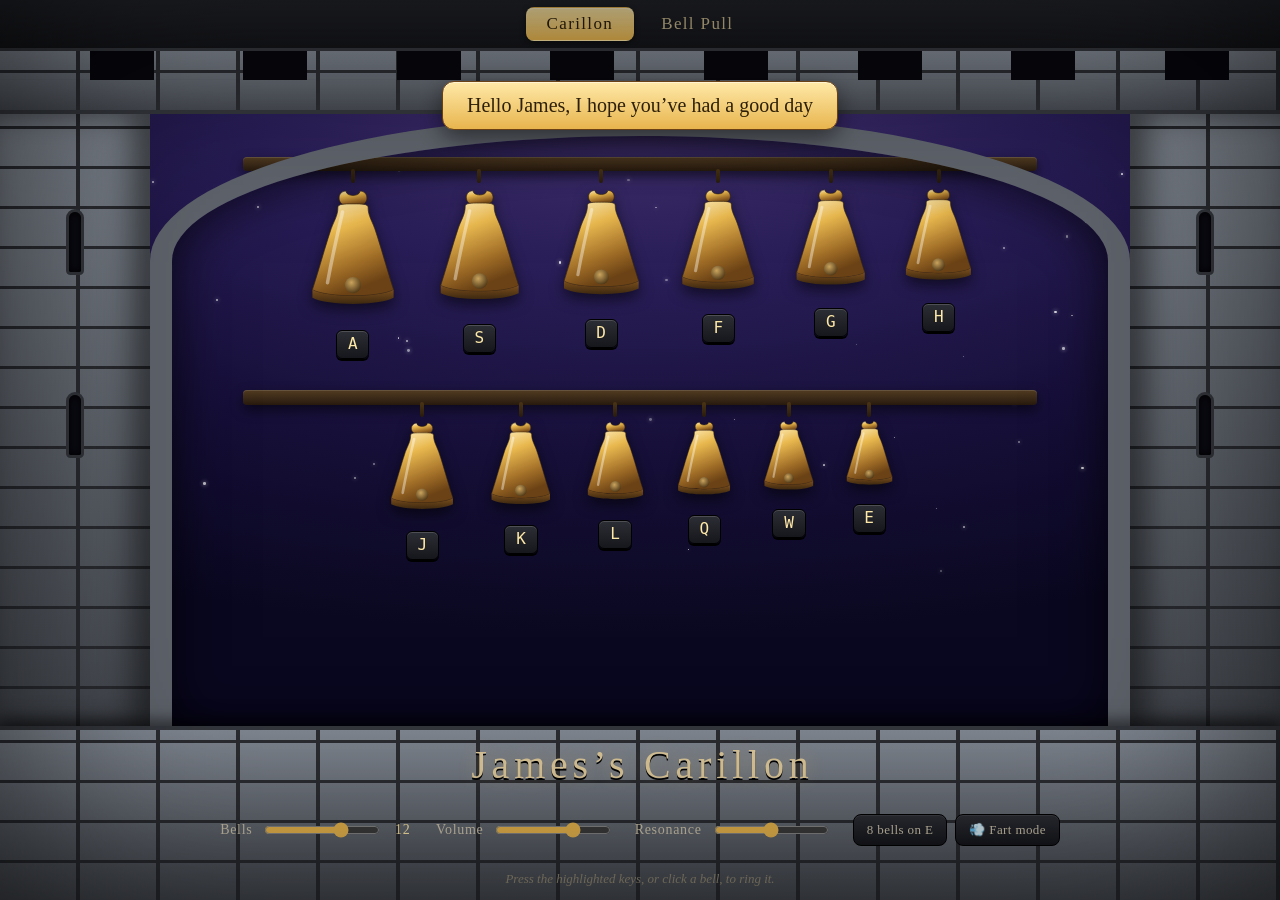
==== index.html @ fc850ec7 "Carillon: fart mode, two-row layout at 12+, and "8 bells on E" - 💨 Fart mode (fun button): swaps the" ====
<!doctype html>
<html lang="en">
<head>
  <meta charset="utf-8" />
  <meta name="viewport" content="width=device-width, initial-scale=1" />
  <title>James&rsquo;s Carillon — a playable bell tower</title>
  <meta name="description" content="A little web game: pick a number of bells and play them like a carillon with your keyboard." />
  <link rel="stylesheet" href="styles.css?v=6" />
</head>
<body>
  <!-- Shared SVG gradients, defined once and referenced by every bell -->
  <svg width="0" height="0" style="position:absolute" aria-hidden="true" focusable="false">
    <defs>
      <linearGradient id="bellGold" x1="0" y1="0" x2="0.35" y2="1">
        <stop offset="0" stop-color="#fff1c4" />
        <stop offset="0.35" stop-color="#e9b94f" />
        <stop offset="0.75" stop-color="#a06d27" />
        <stop offset="1" stop-color="#6b4215" />
      </linearGradient>
      <linearGradient id="bellLip" x1="0" y1="0" x2="0" y2="1">
        <stop offset="0" stop-color="#7a4e1c" />
        <stop offset="1" stop-color="#3c2810" />
      </linearGradient>
      <radialGradient id="clapperGrad" cx="0.4" cy="0.35" r="0.7">
        <stop offset="0" stop-color="#caa45e" />
        <stop offset="1" stop-color="#4a3414" />
      </radialGradient>
    </defs>
  </svg>

  <div class="scene">
    <!-- Tab bar: switch between the two instruments -->
    <nav class="tabs" aria-label="Choose instrument">
      <a class="tab is-active" href="index.html" aria-current="page">Carillon</a>
      <a class="tab" href="ring.html">Bell Pull</a>
    </nav>

    <!-- Battlement crown that frames the top of the page -->
    <div class="battlement" aria-hidden="true"></div>

    <!-- The tower: two stone pillars framing the belfry opening -->
    <div class="tower">
      <div class="pillar pillar--left" aria-hidden="true">
        <span class="slit"></span>
        <span class="slit"></span>
      </div>

      <div class="belfry">
        <div class="belfry__sky" id="sky" aria-hidden="true"></div>
        <div class="beam" aria-hidden="true"></div>
        <div class="bells" id="bells"></div>
        <div class="belfry__arch" aria-hidden="true"></div>
      </div>

      <div class="pillar pillar--right" aria-hidden="true">
        <span class="slit"></span>
        <span class="slit"></span>
      </div>
    </div>

    <!-- Stone base with the nameplate and controls -->
    <div class="base">
      <div class="nameplate">James&rsquo;s Carillon</div>
      <div class="controls">
        <div class="control">
          <label for="count">Bells</label>
          <input id="count" type="range" min="3" max="16" value="12" />
          <output id="countVal">12</output>
        </div>
        <div class="control">
          <label for="vol">Volume</label>
          <input id="vol" type="range" min="0" max="100" value="70" />
        </div>
        <div class="control">
          <label for="resonance">Resonance</label>
          <input id="resonance" type="range" min="0" max="100" value="50" />
        </div>
        <div class="control control--toggles">
          <button id="etune" class="toggle-btn" type="button" aria-pressed="false"
            title="Tune a ring of 8 bells to E major (change-ringing &ldquo;eight on E&rdquo;)">8 bells on E</button>
          <button id="fart" class="toggle-btn toggle-btn--fun" type="button" aria-pressed="false"
            title="Replace the bell sounds with fart noises">💨 Fart mode</button>
        </div>
      </div>
      <p class="hint" id="hint">Press the highlighted keys, or click a bell, to ring it.</p>
    </div>
  </div>

  <script src="welcome.js?v=1" defer></script>
  <script src="carillon.js?v=3" defer></script>
</body>
</html>
---- styles.css ----
:root {
  --stone-1: #818892;
  --stone-2: #5f646c;
  --stone-3: #474b52;
  --stone-4: #34373d;
  --mortar: #2a2c31;
  --gold: #ffe9a8;
  --bg: #07070d;
}

* { box-sizing: border-box; }

html, body { height: 100%; }

body {
  margin: 0;
  font-family: ui-serif, Georgia, "Times New Roman", serif;
  background: var(--bg);
  color: #e8e2d4;
  overflow: hidden;
  -webkit-user-select: none;
  user-select: none;
}

/* ---------- overall frame ---------- */
.scene {
  position: relative;
  height: 100vh;
  height: 100dvh;
  display: grid;
  grid-template-rows: auto clamp(38px, 7vh, 74px) 1fr auto;
}

.scene::after {
  /* soft vignette to give the stone depth */
  content: "";
  position: fixed;
  inset: 0;
  pointer-events: none;
  box-shadow: inset 0 0 220px rgba(0, 0, 0, 0.7);
  z-index: 6;
}

/* Shared masonry texture for stonework */
.battlement,
.pillar,
.base {
  background-color: var(--stone-2);
  background-image:
    repeating-linear-gradient(0deg, transparent 0 37px, var(--mortar) 37px 40px),
    repeating-linear-gradient(90deg, transparent 0 76px, var(--mortar) 76px 80px),
    linear-gradient(180deg, var(--stone-1), var(--stone-3));
}

/* ---------- battlement (top crown) ---------- */
.battlement {
  position: relative;
  z-index: 4;
  border-bottom: 4px solid var(--stone-4);
  box-shadow: 0 6px 14px rgba(0, 0, 0, 0.5);
  -webkit-mask:
    repeating-linear-gradient(to right, #000 0 7%, transparent 7% 12%) top / 100% 46% no-repeat,
    linear-gradient(#000, #000) bottom / 100% 54% no-repeat;
  mask:
    repeating-linear-gradient(to right, #000 0 7%, transparent 7% 12%) top / 100% 46% no-repeat,
    linear-gradient(#000, #000) bottom / 100% 54% no-repeat;
}

/* ---------- tower body & pillars ---------- */
.tower {
  position: relative;
  z-index: 2;
  display: grid;
  grid-template-columns: clamp(46px, 12vw, 150px) 1fr clamp(46px, 12vw, 150px);
  min-height: 0;
}

.pillar {
  position: relative;
}
.pillar--left { box-shadow: inset -18px 0 30px rgba(0, 0, 0, 0.5); }
.pillar--right { box-shadow: inset 18px 0 30px rgba(0, 0, 0, 0.5); }

.slit {
  position: absolute;
  left: 50%;
  transform: translateX(-50%);
  width: clamp(8px, 1vw, 12px);
  height: clamp(38px, 7vh, 60px);
  background: #0c0c16;
  border-radius: 7px 7px 2px 2px;
  box-shadow: 0 0 0 3px var(--stone-4), inset 0 0 8px #000;
}
.pillar .slit:nth-child(1) { top: 16%; }
.pillar .slit:nth-child(2) { top: 46%; }

/* ---------- belfry (the opening the bells hang in) ---------- */
.belfry {
  position: relative;
  overflow: hidden;
  background: #0c0a1e;
}

.belfry__sky {
  position: absolute;
  inset: 0;
  background: radial-gradient(125% 85% at 50% 0%,
    #41306f 0%, #281d56 32%, #160f38 66%, #0a0820 100%);
}

.star {
  position: absolute;
  background: #fff;
  border-radius: 50%;
  box-shadow: 0 0 4px #fff;
}

/* stone arch ring framing the top of the opening */
.belfry__arch {
  position: absolute;
  inset: 0;
  border: clamp(12px, 2vw, 22px) solid var(--stone-2);
  border-bottom: none;
  border-radius: 50% 50% 0 0 / 24% 24% 0 0;
  box-shadow: inset 0 0 50px rgba(0, 0, 0, 0.7);
  pointer-events: none;
  z-index: 3;
}

/* the headstock beam the bells hang from */
.beam {
  position: absolute;
  top: clamp(34px, 11%, 104px);
  left: 7%;
  right: 7%;
  height: clamp(12px, 1.8vh, 18px);
  background: linear-gradient(180deg, #523c22, #271a0e);
  border-radius: 4px;
  box-shadow: 0 5px 12px rgba(0, 0, 0, 0.55), inset 0 1px 0 rgba(255, 255, 255, 0.12);
  z-index: 1;
}

.bells {
  position: absolute;
  left: 0;
  right: 0;
  top: clamp(40px, 11%, 110px);
  bottom: 5%;
  display: flex;
  align-items: flex-start;
  justify-content: center;
  gap: clamp(4px, 1.3vw, 22px);
  padding: 0 6%;
  z-index: 2;
}

/* ---------- a single bell ---------- */
.bell {
  --w: 80px;
  width: var(--w);
  flex: 0 0 auto;
  margin: 0;
  padding: 0;
  border: none;
  background: none;
  cursor: pointer;
  display: flex;
  flex-direction: column;
  align-items: center;
  position: relative;
  -webkit-tap-highlight-color: transparent;
}

.bell__rope {
  width: 4px;
  height: clamp(6px, 1.6vh, 18px);
  background: linear-gradient(180deg, #4a3415, #2a1d0d);
  border-radius: 2px;
}

.bell__pivot {
  width: 100%;
  transform-origin: 50% 6%;
  animation: sway 4s ease-in-out infinite;
  will-change: transform;
}

.bell svg {
  display: block;
  width: 100%;
  height: auto;
  filter: drop-shadow(0 6px 7px rgba(0, 0, 0, 0.55));
}

.bell svg .metal {
  fill: url(#bellGold);
  stroke: #3a2810;
  stroke-width: 0.6;
}

.bell__halo {
  position: absolute;
  top: 4%;
  left: 50%;
  width: 150%;
  aspect-ratio: 1;
  transform: translate(-50%, -8%) scale(0.6);
  border-radius: 50%;
  background: radial-gradient(circle, rgba(255, 224, 150, 0.6), transparent 62%);
  opacity: 0;
  pointer-events: none;
  z-index: -1;
}

.bell__key {
  margin-top: clamp(6px, 1.4vh, 12px);
  font-family: ui-monospace, "SF Mono", Menlo, monospace;
  font-size: clamp(11px, 1.4vw, 16px);
  line-height: 1;
  color: var(--gold);
  background: linear-gradient(180deg, #2c2e35, #16171c);
  border: 1px solid #000;
  border-radius: 6px;
  padding: 5px 0 6px;
  width: clamp(24px, 2.6vw, 36px);
  text-align: center;
  box-shadow: 0 2px 0 #000, inset 0 1px 0 rgba(255, 255, 255, 0.16);
  transition: transform 0.08s ease;
}

/* ---------- ringing state ---------- */
.bell.is-ringing .bell__pivot {
  animation: ring 0.9s cubic-bezier(0.36, 0.07, 0.19, 0.97);
}
.bell.is-ringing .bell__halo {
  animation: halo 0.7s ease-out;
}
.bell.is-ringing .bell__key {
  background: linear-gradient(180deg, #ffe9a8, #e8b54e);
  color: #2e2008;
  transform: translateY(2px);
  box-shadow: 0 0 14px rgba(255, 214, 120, 0.7), inset 0 1px 0 rgba(255, 255, 255, 0.4);
}

@keyframes sway {
  0%, 100% { transform: rotate(-1.4deg); }
  50% { transform: rotate(1.4deg); }
}

@keyframes ring {
  0% { transform: rotate(0deg); }
  10% { transform: rotate(13deg); }
  28% { transform: rotate(-10deg); }
  46% { transform: rotate(7deg); }
  64% { transform: rotate(-4.5deg); }
  82% { transform: rotate(2deg); }
  100% { transform: rotate(0deg); }
}

@keyframes halo {
  0% { opacity: 0.9; transform: translate(-50%, -8%) scale(0.55); }
  100% { opacity: 0; transform: translate(-50%, -8%) scale(1.3); }
}

@media (prefers-reduced-motion: reduce) {
  .bell__pivot { animation: none; }
  .bell.is-ringing .bell__pivot { animation: none; }
}

/* ---------- base & controls ---------- */
.base {
  position: relative;
  z-index: 4;
  border-top: 4px solid var(--stone-4);
  box-shadow: 0 -6px 14px rgba(0, 0, 0, 0.5);
  padding: clamp(8px, 1.3vh, 15px) clamp(12px, 3vw, 36px) clamp(8px, 1.4vh, 15px);
  display: flex;
  align-items: center;
  justify-content: center;
  flex-wrap: wrap;
  gap: clamp(10px, 2vw, 28px);
}

.nameplate {
  font-size: clamp(20px, 3.4vw, 40px);
  letter-spacing: 0.12em;
  padding-left: 0.12em;
  color: #ddc89a;
  text-shadow: 0 2px 0 #000, 0 0 18px rgba(255, 210, 120, 0.3);
  white-space: nowrap;
}

.controls {
  display: flex;
  align-items: center;
  justify-content: center;
  flex-wrap: wrap;
  gap: clamp(10px, 2vw, 22px);
}

.control {
  display: flex;
  align-items: center;
  gap: 10px;
  font-size: 14px;
  letter-spacing: 0.05em;
  color: #cdc4ad;
}

.control input[type="range"] {
  width: clamp(76px, 9vw, 116px);
  accent-color: #e8b54e;
  cursor: pointer;
}

.control output {
  min-width: 1.6em;
  text-align: center;
  color: var(--gold);
  font-variant-numeric: tabular-nums;
}

.hint {
  flex-basis: 100%;
  margin: 0;
  text-align: center;
  font-size: 13px;
  font-style: italic;
  color: #9a917c;
}

/* ---------- tab bar ---------- */
.tabs {
  display: flex;
  justify-content: center;
  gap: 6px;
  padding: 7px 6px;
  background: linear-gradient(180deg, #23252b, #141519);
  border-bottom: 3px solid var(--stone-4);
  position: relative;
  z-index: 5;
}
.tab {
  font-family: ui-serif, Georgia, "Times New Roman", serif;
  font-size: clamp(13px, 1.6vw, 17px);
  letter-spacing: 0.08em;
  color: #cdbd92;
  text-decoration: none;
  padding: 6px 20px;
  border-radius: 8px;
  border: 1px solid transparent;
  transition: color 0.15s, background 0.15s;
}
.tab:hover {
  color: var(--gold);
  background: rgba(255, 255, 255, 0.06);
}
.tab.is-active {
  color: #2e2008;
  background: linear-gradient(180deg, #ffe9a8, #e8b54e);
  box-shadow: inset 0 1px 0 rgba(255, 255, 255, 0.4), 0 2px 6px rgba(0, 0, 0, 0.45);
}

/* ---------- controls: select ---------- */
.control select {
  font-family: ui-serif, Georgia, serif;
  font-size: 14px;
  color: #f0e6c8;
  background: linear-gradient(180deg, #2c2e35, #16171c);
  border: 1px solid #000;
  border-radius: 6px;
  padding: 5px 8px;
  cursor: pointer;
}

/* ---------- bell-pull page ---------- */
.ringer {
  position: absolute;
  left: 0;
  right: 0;
  top: clamp(40px, 11%, 110px);
  bottom: 3%;
  z-index: 2;
  touch-action: none;
}

.bigbell {
  position: absolute;
  left: 50%;
  top: 0;
  transform: translateX(-50%);
  transform-origin: 50% 10%;
  z-index: 3;
  will-change: transform;
  pointer-events: none;
}
.bigbell svg {
  display: block;
  width: 100%;
  height: auto;
  filter: drop-shadow(0 10px 14px rgba(0, 0, 0, 0.55));
}
.bigbell svg .metal {
  fill: url(#bellGold);
  stroke: #3a2810;
  stroke-width: 0.6;
}
.bigbell__halo {
  position: absolute;
  left: 50%;
  top: 34%;
  width: 150%;
  aspect-ratio: 1;
  transform: translate(-50%, -50%) scale(0.6);
  border-radius: 50%;
  background: radial-gradient(circle, rgba(255, 224, 150, 0.6), transparent 62%);
  opacity: 0;
  pointer-events: none;
  z-index: -1;
}
.bigbell.is-ringing .bigbell__halo {
  animation: halo-big 0.8s ease-out;
}
.bigbell.springing {
  transition: transform 0.9s cubic-bezier(0.18, 1.45, 0.5, 1);
}

@keyframes halo-big {
  0% { opacity: 0.85; transform: translate(-50%, -50%) scale(0.55); }
  100% { opacity: 0; transform: translate(-50%, -50%) scale(1.35); }
}

/* The whole rope is the woolly sally: full length, coloured all the way down,
   at twice the old 7px rope width. */
.sally {
  position: absolute;
  left: 50%;
  width: 14px;
  transform: translateX(-50%);
  z-index: 2;
  cursor: grab;
  border-radius: 7px;
  box-shadow: inset 0 0 6px rgba(0, 0, 0, 0.28);
  background: repeating-linear-gradient(
    180deg,
    #c0303a 0 9px, #efe6d0 9px 13px, #2f5fa8 13px 22px, #efe6d0 22px 26px
  );
}
.sally::before {
  /* soft, fuzzy wool the whole length */
  content: "";
  position: absolute;
  inset: -3px -5px;
  border-radius: 9px;
  background: inherit;
  filter: blur(3.5px);
  opacity: 0.6;
  z-index: -1;
}
.sally.is-grabbing {
  cursor: grabbing;
}

.ringer.springing .sally {
  transition: height 0.7s cubic-bezier(0.2, 1.25, 0.4, 1);
}

/* ---------- welcome message (shown on every page load) ---------- */
.welcome {
  position: fixed;
  top: clamp(58px, 9vh, 96px);
  left: 50%;
  z-index: 50;
  max-width: min(90vw, 470px);
  text-align: center;
  font-family: ui-serif, Georgia, "Times New Roman", serif;
  font-size: clamp(15px, 2vw, 20px);
  color: #2e2008;
  background: linear-gradient(180deg, #ffe9a8, #e8b54e);
  border: 1px solid #6b4215;
  border-radius: 12px;
  padding: 12px 24px;
  box-shadow: 0 8px 24px rgba(0, 0, 0, 0.5), inset 0 1px 0 rgba(255, 255, 255, 0.5);
  opacity: 0;
  transform: translate(-50%, -12px);
  pointer-events: none;
  cursor: pointer;
  transition: opacity 0.5s ease, transform 0.5s cubic-bezier(0.2, 1.1, 0.4, 1);
}
.welcome.is-shown {
  opacity: 1;
  transform: translate(-50%, 0);
  pointer-events: auto;
}
.welcome.is-hiding {
  opacity: 0;
  transform: translate(-50%, -12px);
}
@media (prefers-reduced-motion: reduce) {
  .welcome {
    transition: opacity 0.3s ease;
  }
}

/* ---------- toggle buttons (8-on-E, fart mode) ---------- */
.control--toggles {
  gap: 8px;
}
.toggle-btn {
  font-family: ui-serif, Georgia, "Times New Roman", serif;
  font-size: 13px;
  letter-spacing: 0.03em;
  color: #cdc4ad;
  background: linear-gradient(180deg, #2c2e35, #16171c);
  border: 1px solid #000;
  border-radius: 8px;
  padding: 7px 13px;
  cursor: pointer;
  white-space: nowrap;
  box-shadow: inset 0 1px 0 rgba(255, 255, 255, 0.08);
  transition: color 0.12s ease, background 0.12s ease, box-shadow 0.12s ease;
}
.toggle-btn:hover {
  color: var(--gold);
}
.toggle-btn[aria-pressed="true"] {
  color: #2e2008;
  background: linear-gradient(180deg, #ffe9a8, #e8b54e);
  border-color: #6b4215;
  box-shadow: inset 0 1px 0 rgba(255, 255, 255, 0.4), 0 0 12px rgba(255, 214, 120, 0.45);
}
.toggle-btn--fun[aria-pressed="true"] {
  color: #1e2e0c;
  background: linear-gradient(180deg, #bdec88, #6fae3a);
  border-color: #3c5a1a;
  box-shadow: inset 0 1px 0 rgba(255, 255, 255, 0.4), 0 0 12px rgba(150, 225, 95, 0.55);
}

/* ---------- two-row bell layout (12+ bells) ---------- */
.bells.bells--stacked {
  flex-direction: column;
  align-items: center;
  justify-content: flex-start;
  gap: clamp(14px, 3.5vh, 40px);
  top: clamp(24px, 7%, 78px);
}
.bell-row {
  position: relative;
  display: flex;
  align-items: flex-start;
  justify-content: center;
  gap: clamp(3px, 1vw, 14px);
  width: 100%;
  padding-top: 12px;
}
.bell-row::before {
  content: "";
  position: absolute;
  top: 0;
  left: 4%;
  right: 4%;
  height: clamp(10px, 1.6vh, 16px);
  background: linear-gradient(180deg, #523c22, #271a0e);
  border-radius: 4px;
  box-shadow: 0 5px 12px rgba(0, 0, 0, 0.55), inset 0 1px 0 rgba(255, 255, 255, 0.12);
  z-index: 0;
}
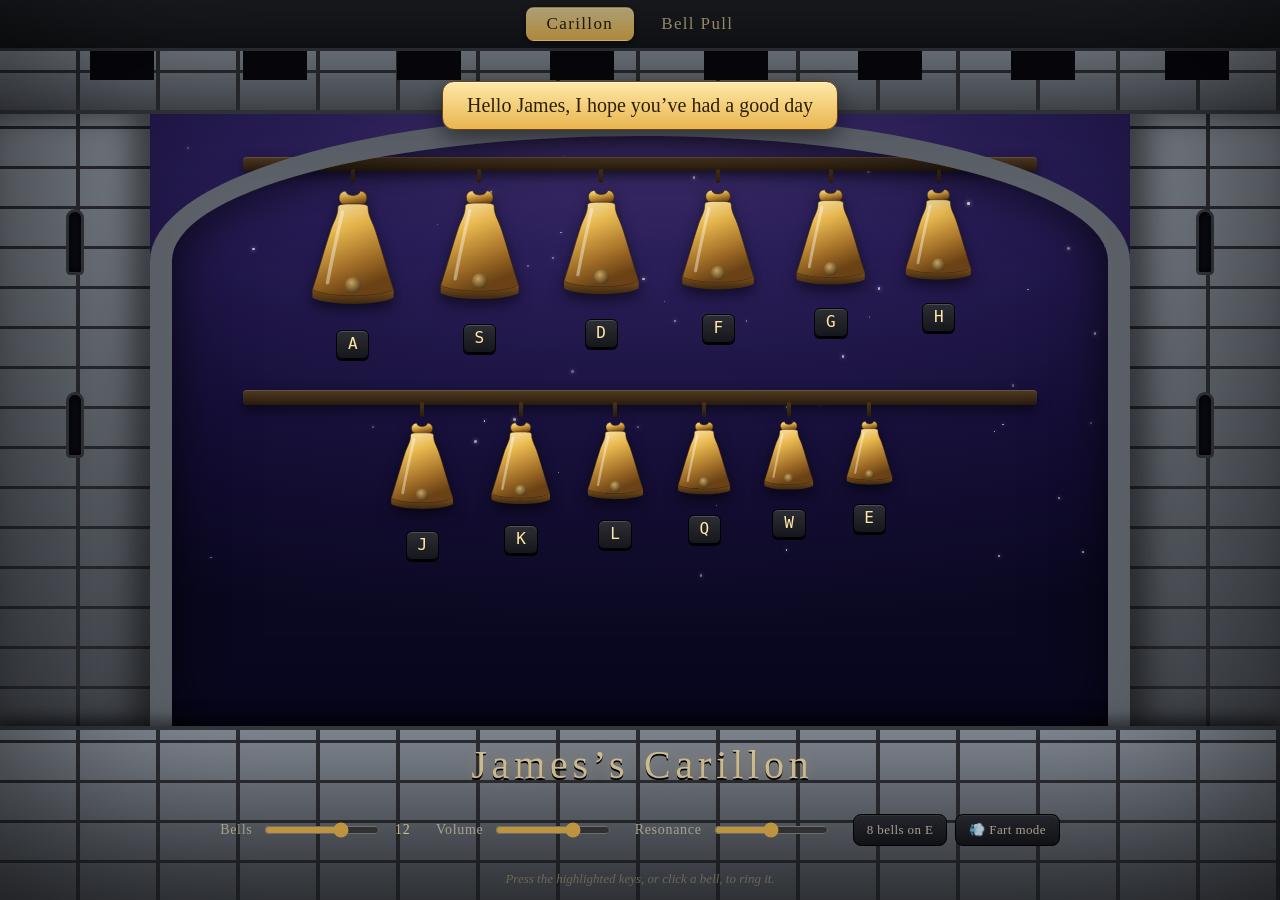
==== commit 1fd83904: "Make fart mode sound like a fart, not a laser The old synth swept the pitch smoothly downward — a cl" ====
--- a/index.html
+++ b/index.html
@@ -87,6 +87,6 @@
   </div>
 
   <script src="welcome.js?v=1" defer></script>
-  <script src="carillon.js?v=3" defer></script>
+  <script src="carillon.js?v=4" defer></script>
 </body>
 </html>
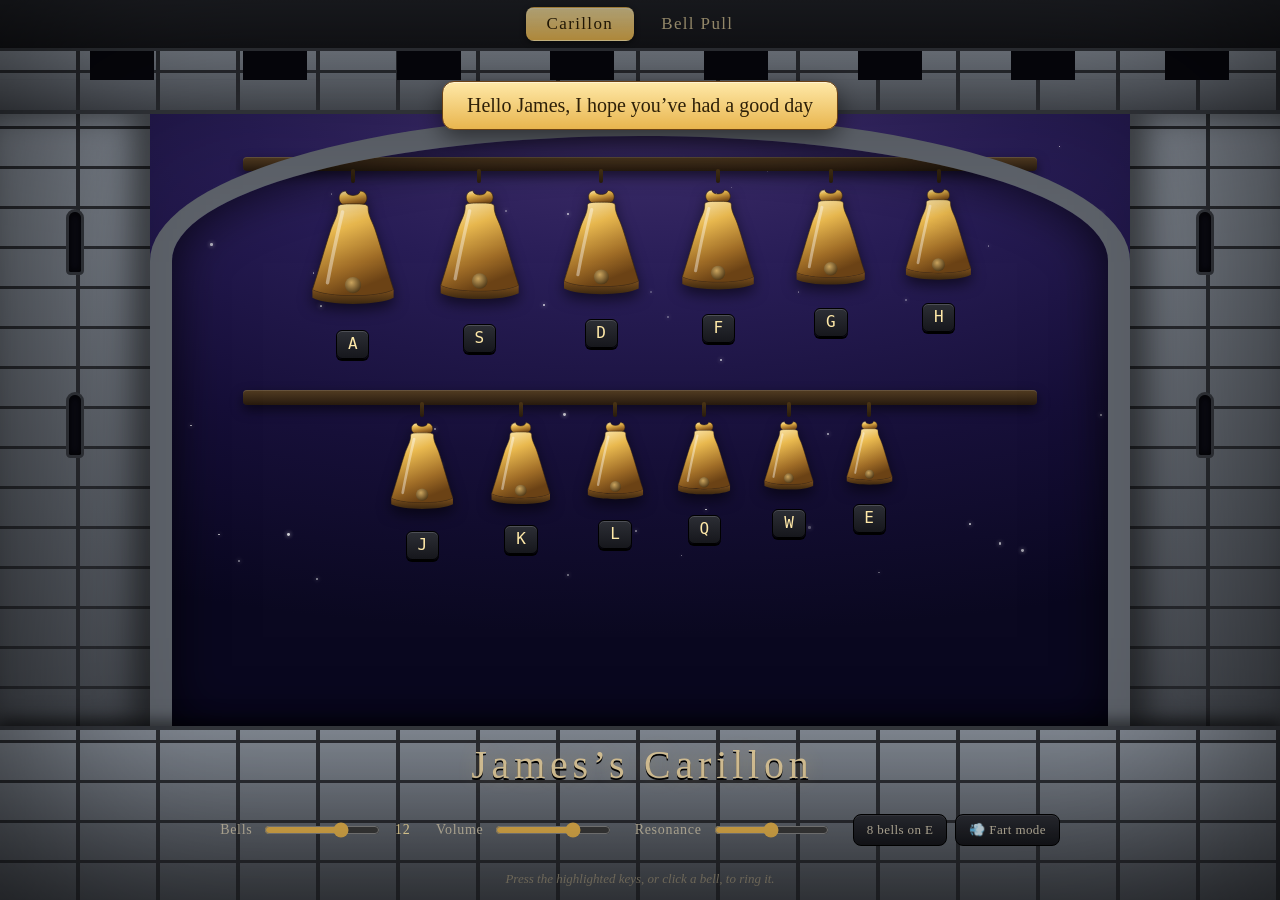
==== commit 0d8f9036: "Rebuild fart from gated noise (less tonal, electronic, muffled) Drop the sawtooth oscillator entirel" ====
--- a/index.html
+++ b/index.html
@@ -87,6 +87,6 @@
   </div>
 
   <script src="welcome.js?v=1" defer></script>
-  <script src="carillon.js?v=4" defer></script>
+  <script src="carillon.js?v=5" defer></script>
 </body>
 </html>
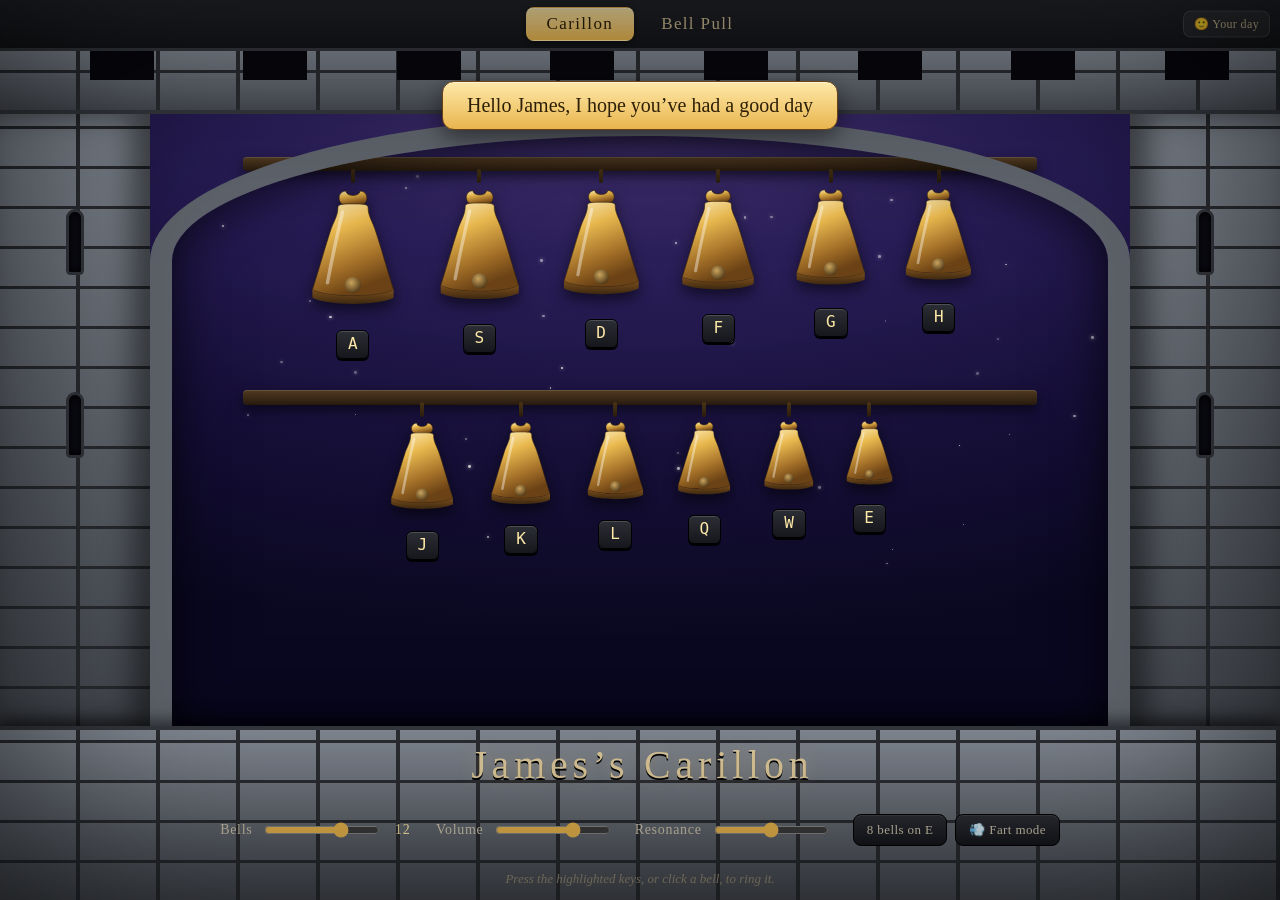
==== commit d4e5fb77: "Add mood recorder front-end (Google Sheets method) "How was your day, James?" modal: pick an emoji (" ====
--- a/index.html
+++ b/index.html
@@ -5,7 +5,7 @@
   <meta name="viewport" content="width=device-width, initial-scale=1" />
   <title>James&rsquo;s Carillon — a playable bell tower</title>
   <meta name="description" content="A little web game: pick a number of bells and play them like a carillon with your keyboard." />
-  <link rel="stylesheet" href="styles.css?v=6" />
+  <link rel="stylesheet" href="styles.css?v=7" />
 </head>
 <body>
   <!-- Shared SVG gradients, defined once and referenced by every bell -->
@@ -86,6 +86,7 @@
     </div>
   </div>
 
+  <script src="mood.js?v=1" defer></script>
   <script src="welcome.js?v=1" defer></script>
   <script src="carillon.js?v=5" defer></script>
 </body>
--- a/styles.css
+++ b/styles.css
@@ -565,3 +565,133 @@
   box-shadow: 0 5px 12px rgba(0, 0, 0, 0.55), inset 0 1px 0 rgba(255, 255, 255, 0.12);
   z-index: 0;
 }
+
+/* ---------- mood recorder ---------- */
+.mood-trigger {
+  position: absolute;
+  right: 10px;
+  top: 50%;
+  transform: translateY(-50%);
+  font-family: ui-serif, Georgia, "Times New Roman", serif;
+  font-size: 12px;
+  letter-spacing: 0.03em;
+  color: #cdbd92;
+  background: rgba(255, 255, 255, 0.06);
+  border: 1px solid rgba(255, 255, 255, 0.12);
+  border-radius: 8px;
+  padding: 5px 10px;
+  cursor: pointer;
+  transition: color 0.15s, background 0.15s;
+}
+.mood-trigger:hover {
+  color: var(--gold);
+  background: rgba(255, 255, 255, 0.12);
+}
+@media (max-width: 560px) {
+  .mood-trigger span { display: none; }
+}
+
+.mood-modal {
+  position: fixed;
+  inset: 0;
+  z-index: 60;
+  display: flex;
+  align-items: center;
+  justify-content: center;
+  padding: 16px;
+  background: rgba(8, 6, 18, 0.66);
+  opacity: 0;
+  transition: opacity 0.25s ease;
+}
+.mood-modal.is-open { opacity: 1; }
+.mood-modal[hidden] { display: none; }
+
+.mood-card {
+  position: relative;
+  width: min(94vw, 420px);
+  background: linear-gradient(180deg, #2a2c33, #181a1f);
+  border: 1px solid #6b4215;
+  border-radius: 16px;
+  padding: 28px 24px 24px;
+  text-align: center;
+  color: #e8e2d4;
+  box-shadow: 0 20px 60px rgba(0, 0, 0, 0.6), inset 0 1px 0 rgba(255, 255, 255, 0.08);
+  transform: translateY(12px) scale(0.97);
+  transition: transform 0.25s cubic-bezier(0.2, 1.1, 0.4, 1);
+}
+.mood-modal.is-open .mood-card { transform: none; }
+
+.mood-q {
+  margin: 0 0 18px;
+  font-family: ui-serif, Georgia, "Times New Roman", serif;
+  font-size: clamp(19px, 3.4vw, 24px);
+  color: var(--gold);
+}
+.mood-close {
+  position: absolute;
+  top: 8px;
+  right: 13px;
+  background: none;
+  border: none;
+  color: #9a917c;
+  font-size: 26px;
+  line-height: 1;
+  cursor: pointer;
+}
+.mood-close:hover { color: var(--gold); }
+
+.mood-step--emoji { display: flex; gap: 12px; justify-content: center; }
+.mood-emoji {
+  flex: 1;
+  display: flex;
+  flex-direction: column;
+  align-items: center;
+  gap: 7px;
+  font-family: ui-serif, Georgia, "Times New Roman", serif;
+  font-size: 14px;
+  color: #cdc4ad;
+  background: linear-gradient(180deg, #34373f, #1d1f24);
+  border: 1px solid #000;
+  border-radius: 12px;
+  padding: 14px 6px;
+  cursor: pointer;
+  transition: color 0.12s, border-color 0.12s, transform 0.12s, box-shadow 0.12s;
+}
+.mood-emoji span { font-size: 38px; line-height: 1; }
+.mood-emoji:hover {
+  color: var(--gold);
+  border-color: #6b4215;
+  transform: translateY(-2px);
+  box-shadow: 0 0 14px rgba(255, 214, 120, 0.3);
+}
+
+.mood-sub { margin: 0 0 14px; color: #cdc4ad; font-size: 15px; }
+.mood-sub strong { color: var(--gold); }
+.mood-reasons { display: flex; gap: 10px; justify-content: center; flex-wrap: wrap; }
+.mood-reason {
+  font-family: ui-serif, Georgia, "Times New Roman", serif;
+  font-size: 14px;
+  color: #2e2008;
+  background: linear-gradient(180deg, #ffe9a8, #e8b54e);
+  border: 1px solid #6b4215;
+  border-radius: 10px;
+  padding: 10px 18px;
+  cursor: pointer;
+  transition: transform 0.12s, box-shadow 0.12s;
+}
+.mood-reason:hover { transform: translateY(-2px); box-shadow: 0 0 14px rgba(255, 214, 120, 0.5); }
+.mood-back {
+  margin-top: 14px;
+  background: none;
+  border: none;
+  color: #9a917c;
+  font-size: 13px;
+  font-style: italic;
+  cursor: pointer;
+}
+.mood-back:hover { color: var(--gold); }
+.mood-thanks { font-size: 18px; color: var(--gold); margin: 14px 0 6px; }
+
+@media (prefers-reduced-motion: reduce) {
+  .mood-modal, .mood-card { transition: opacity 0.2s ease; }
+}
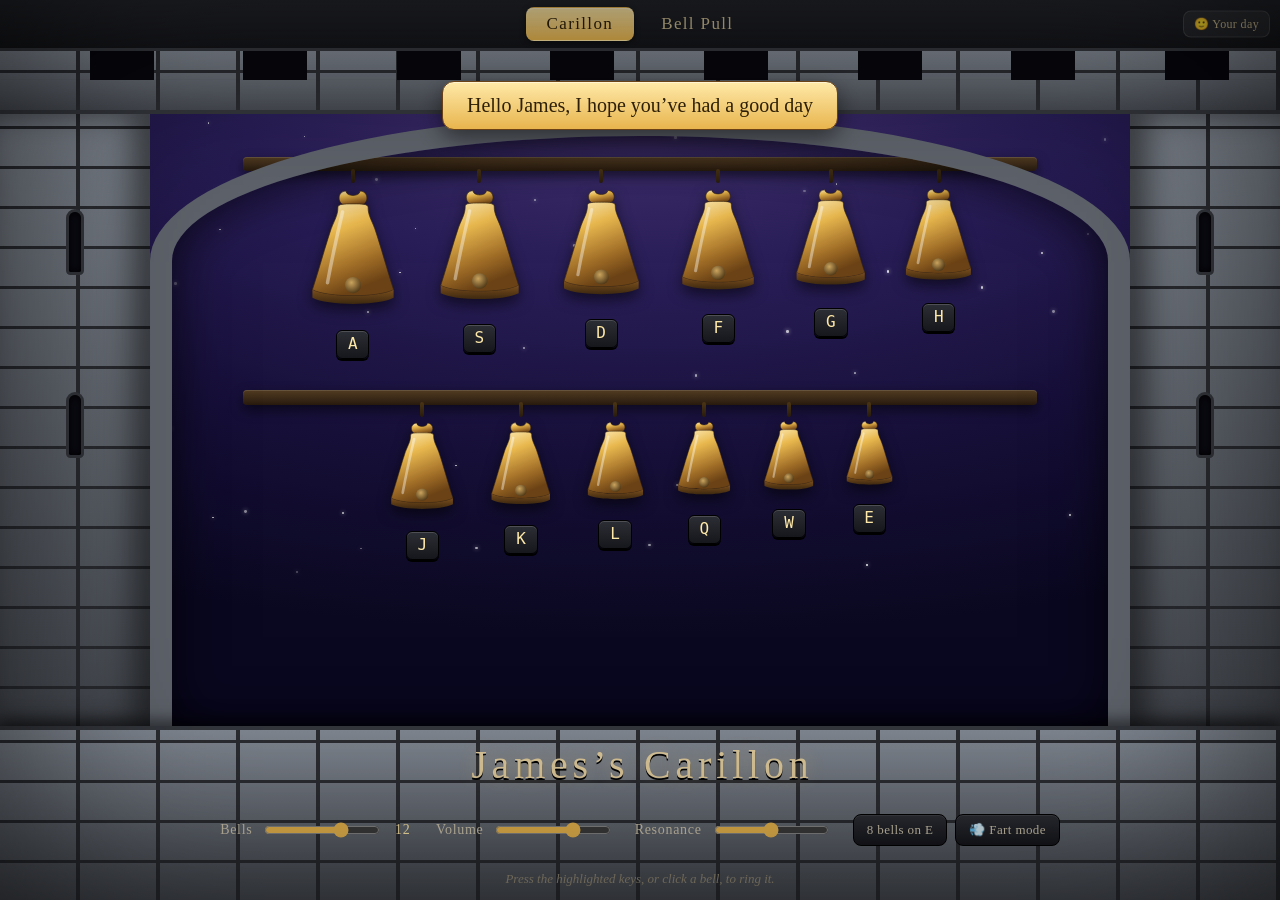
==== commit 4a4a15fb: "Gate the mood tracker daily between 15:00-20:00 On the first visit of the day during 15:00-20:00 (lo" ====
--- a/index.html
+++ b/index.html
@@ -5,7 +5,7 @@
   <meta name="viewport" content="width=device-width, initial-scale=1" />
   <title>James&rsquo;s Carillon — a playable bell tower</title>
   <meta name="description" content="A little web game: pick a number of bells and play them like a carillon with your keyboard." />
-  <link rel="stylesheet" href="styles.css?v=7" />
+  <link rel="stylesheet" href="styles.css?v=8" />
 </head>
 <body>
   <!-- Shared SVG gradients, defined once and referenced by every bell -->
@@ -86,7 +86,7 @@
     </div>
   </div>
 
-  <script src="mood.js?v=1" defer></script>
+  <script src="mood.js?v=2" defer></script>
   <script src="welcome.js?v=1" defer></script>
   <script src="carillon.js?v=5" defer></script>
 </body>
--- a/styles.css
+++ b/styles.css
@@ -692,6 +692,17 @@
 .mood-back:hover { color: var(--gold); }
 .mood-thanks { font-size: 18px; color: var(--gold); margin: 14px 0 6px; }
 
+/* gate mode: mandatory, no escape hatch */
+.mood-gatenote { display: none; }
+.mood-modal--gate .mood-close { display: none; }
+.mood-modal--gate .mood-gatenote {
+  display: block;
+  margin: -8px 0 16px;
+  font-size: 13px;
+  font-style: italic;
+  color: #c0a35a;
+}
+
 @media (prefers-reduced-motion: reduce) {
   .mood-modal, .mood-card { transition: opacity 0.2s ease; }
 }
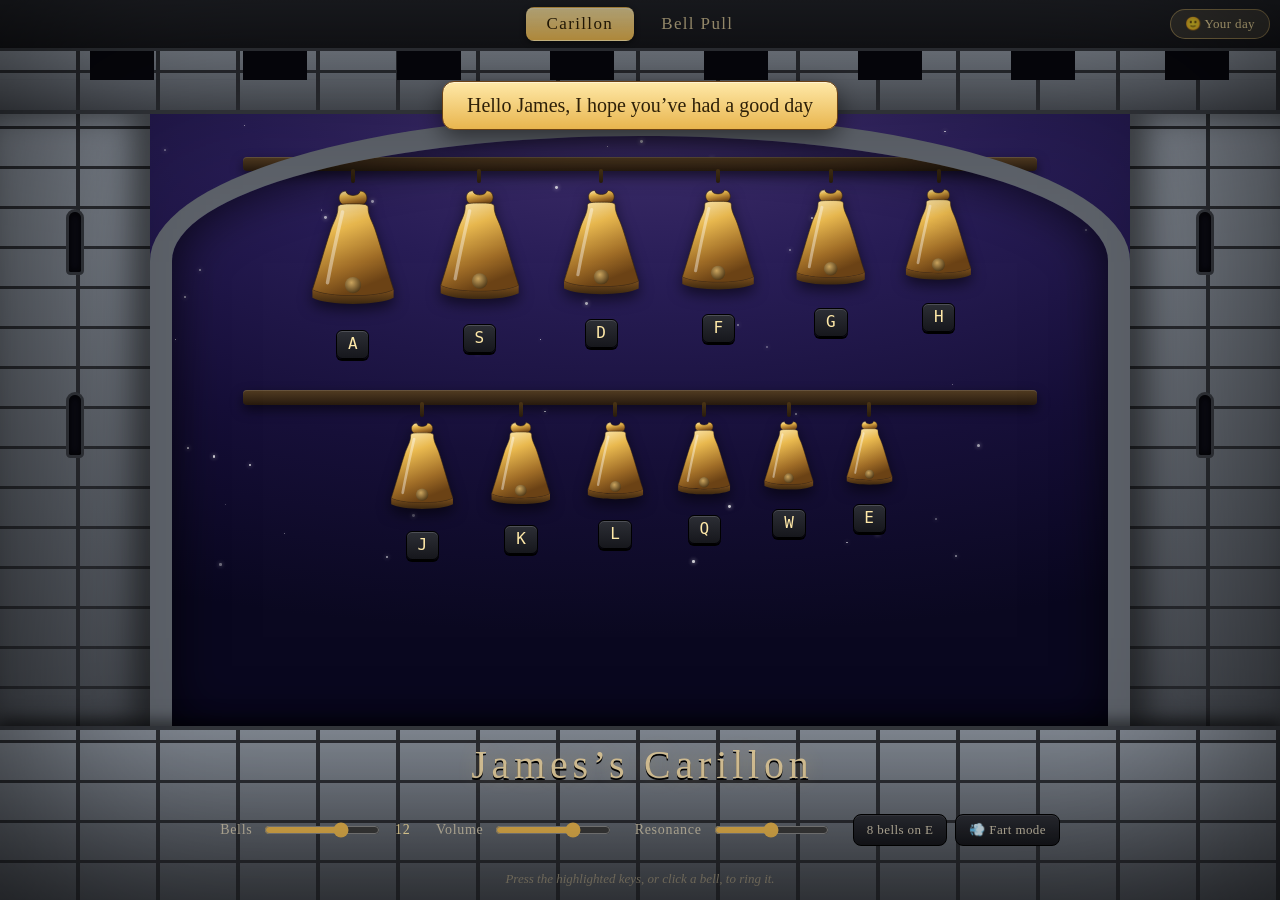
==== commit cd86897e: "Make the "Your day" mood button prominent The manual mood-logging button (top-right of the tab bar) " ====
--- a/index.html
+++ b/index.html
@@ -5,7 +5,7 @@
   <meta name="viewport" content="width=device-width, initial-scale=1" />
   <title>James&rsquo;s Carillon — a playable bell tower</title>
   <meta name="description" content="A little web game: pick a number of bells and play them like a carillon with your keyboard." />
-  <link rel="stylesheet" href="styles.css?v=8" />
+  <link rel="stylesheet" href="styles.css?v=9" />
 </head>
 <body>
   <!-- Shared SVG gradients, defined once and referenced by every bell -->
--- a/styles.css
+++ b/styles.css
@@ -573,19 +573,20 @@
   top: 50%;
   transform: translateY(-50%);
   font-family: ui-serif, Georgia, "Times New Roman", serif;
-  font-size: 12px;
+  font-size: 13px;
   letter-spacing: 0.03em;
-  color: #cdbd92;
-  background: rgba(255, 255, 255, 0.06);
-  border: 1px solid rgba(255, 255, 255, 0.12);
-  border-radius: 8px;
-  padding: 5px 10px;
-  cursor: pointer;
-  transition: color 0.15s, background 0.15s;
+  color: var(--gold);
+  background: rgba(255, 233, 168, 0.13);
+  border: 1px solid rgba(255, 214, 120, 0.45);
+  border-radius: 999px;
+  padding: 6px 14px;
+  cursor: pointer;
+  transition: color 0.15s, background 0.15s, box-shadow 0.15s;
 }
 .mood-trigger:hover {
-  color: var(--gold);
-  background: rgba(255, 255, 255, 0.12);
+  color: #fff4d6;
+  background: rgba(255, 233, 168, 0.24);
+  box-shadow: 0 0 12px rgba(255, 214, 120, 0.4);
 }
 @media (max-width: 560px) {
   .mood-trigger span { display: none; }
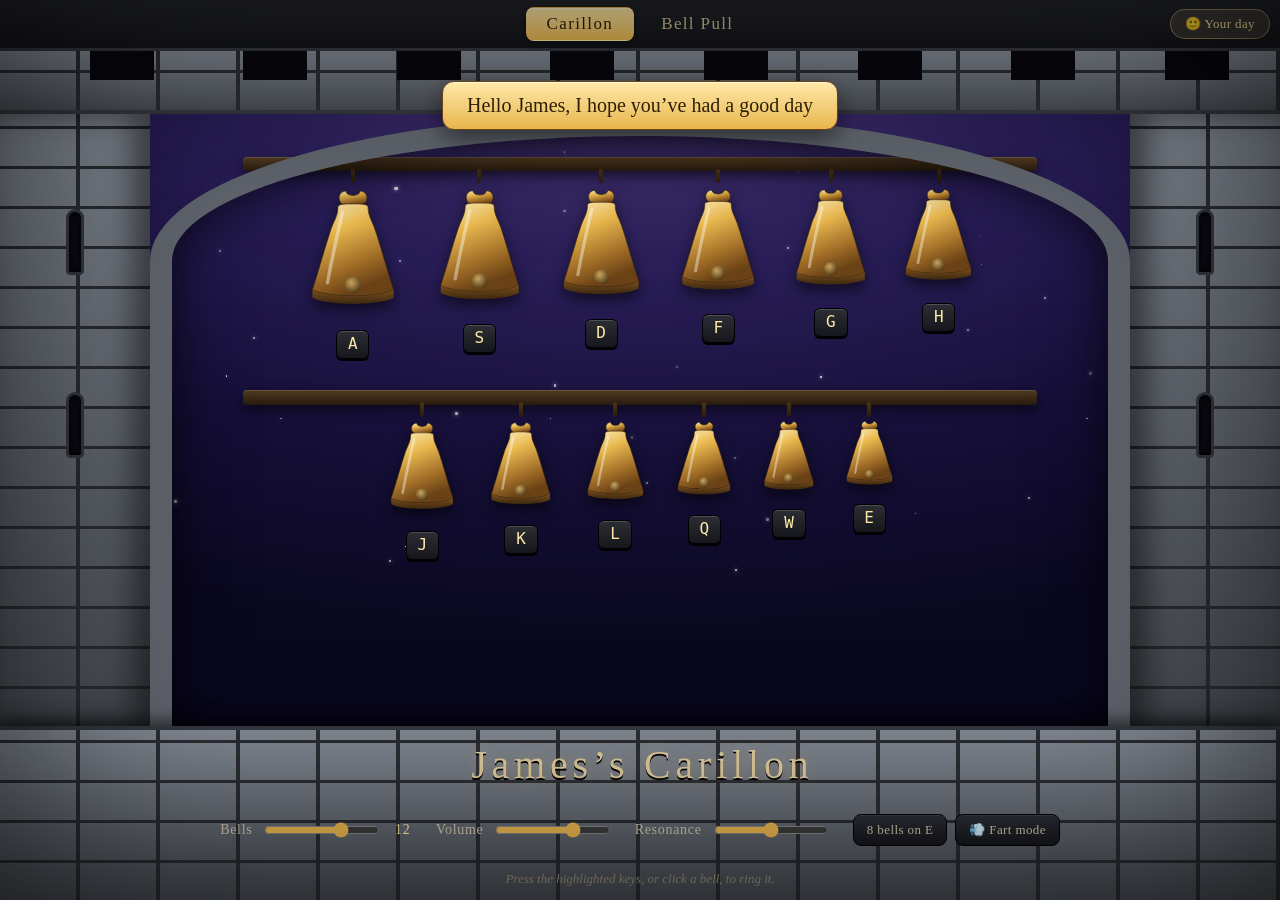
==== commit 8f62a6e1: "Contextual mood reasons tuned for James + fix step hiding Reasons are now per-emoji, in concrete gen" ====
--- a/index.html
+++ b/index.html
@@ -5,7 +5,7 @@
   <meta name="viewport" content="width=device-width, initial-scale=1" />
   <title>James&rsquo;s Carillon — a playable bell tower</title>
   <meta name="description" content="A little web game: pick a number of bells and play them like a carillon with your keyboard." />
-  <link rel="stylesheet" href="styles.css?v=9" />
+  <link rel="stylesheet" href="styles.css?v=10" />
 </head>
 <body>
   <!-- Shared SVG gradients, defined once and referenced by every bell -->
@@ -86,7 +86,7 @@
     </div>
   </div>
 
-  <script src="mood.js?v=2" defer></script>
+  <script src="mood.js?v=3" defer></script>
   <script src="welcome.js?v=1" defer></script>
   <script src="carillon.js?v=5" defer></script>
 </body>
--- a/styles.css
+++ b/styles.css
@@ -641,6 +641,7 @@
 }
 .mood-close:hover { color: var(--gold); }
 
+.mood-step[hidden] { display: none; } /* beat the .mood-step--emoji display rule */
 .mood-step--emoji { display: flex; gap: 12px; justify-content: center; }
 .mood-emoji {
   flex: 1;
@@ -668,19 +669,25 @@
 
 .mood-sub { margin: 0 0 14px; color: #cdc4ad; font-size: 15px; }
 .mood-sub strong { color: var(--gold); }
-.mood-reasons { display: flex; gap: 10px; justify-content: center; flex-wrap: wrap; }
+.mood-reasons { display: flex; flex-direction: column; gap: 9px; }
 .mood-reason {
+  display: flex;
+  align-items: center;
+  gap: 11px;
+  width: 100%;
+  text-align: left;
   font-family: ui-serif, Georgia, "Times New Roman", serif;
-  font-size: 14px;
+  font-size: 15px;
   color: #2e2008;
   background: linear-gradient(180deg, #ffe9a8, #e8b54e);
   border: 1px solid #6b4215;
-  border-radius: 10px;
-  padding: 10px 18px;
+  border-radius: 12px;
+  padding: 12px 16px;
   cursor: pointer;
   transition: transform 0.12s, box-shadow 0.12s;
 }
-.mood-reason:hover { transform: translateY(-2px); box-shadow: 0 0 14px rgba(255, 214, 120, 0.5); }
+.mood-reason:hover { transform: translateY(-1px); box-shadow: 0 0 14px rgba(255, 214, 120, 0.5); }
+.mood-reason__emoji { font-size: 22px; line-height: 1; }
 .mood-back {
   margin-top: 14px;
   background: none;
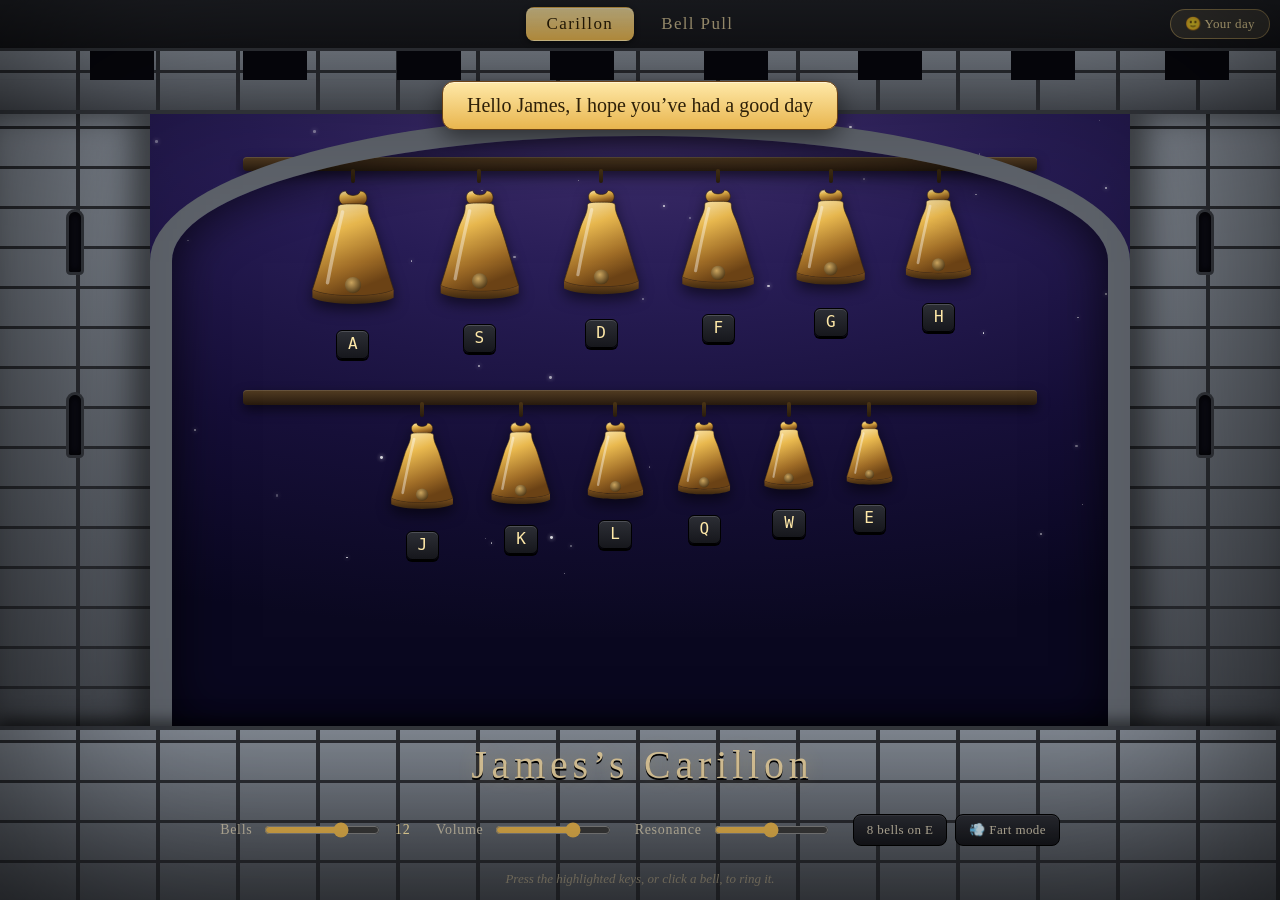
==== commit 242a450a: "Wire the mood recorder to the Google Apps Script endpoint Set ENDPOINT to the deployed web-app /exec" ====
--- a/index.html
+++ b/index.html
@@ -86,7 +86,7 @@
     </div>
   </div>
 
-  <script src="mood.js?v=3" defer></script>
+  <script src="mood.js?v=4" defer></script>
   <script src="welcome.js?v=1" defer></script>
   <script src="carillon.js?v=5" defer></script>
 </body>
